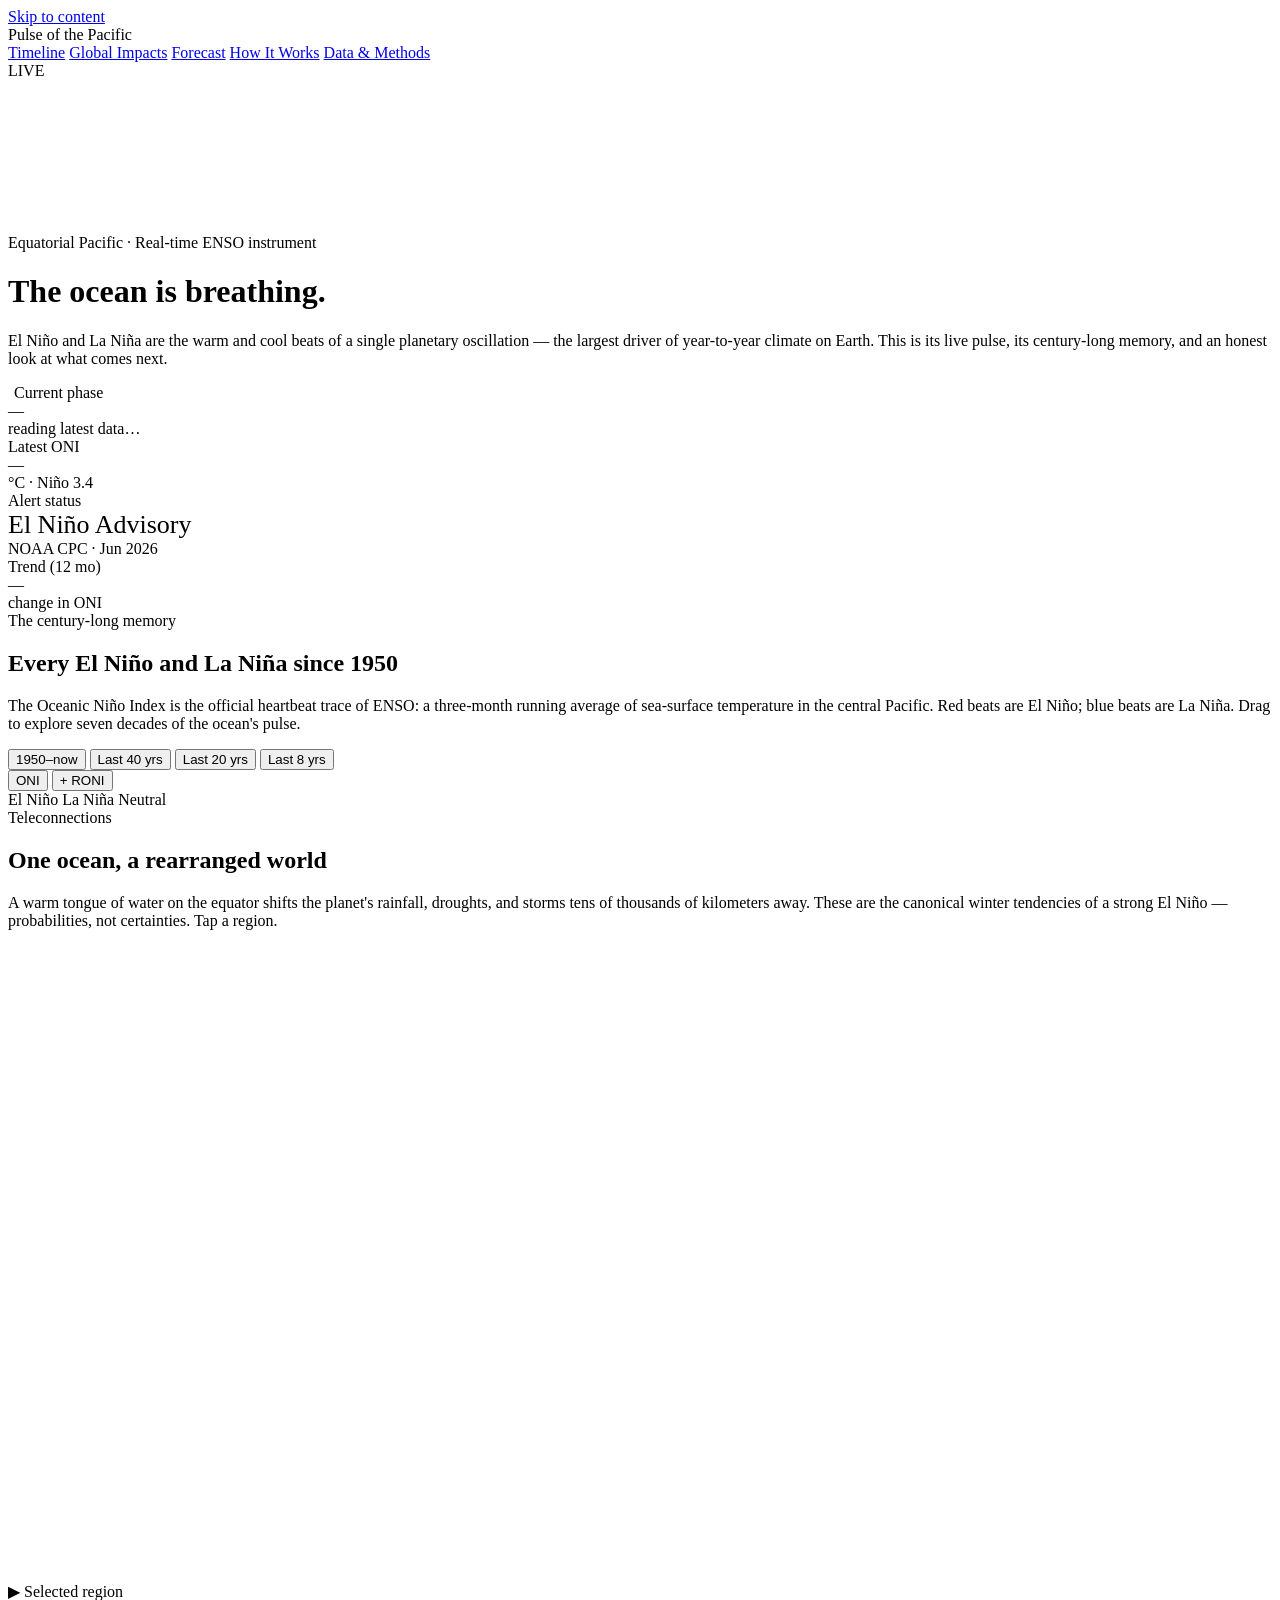
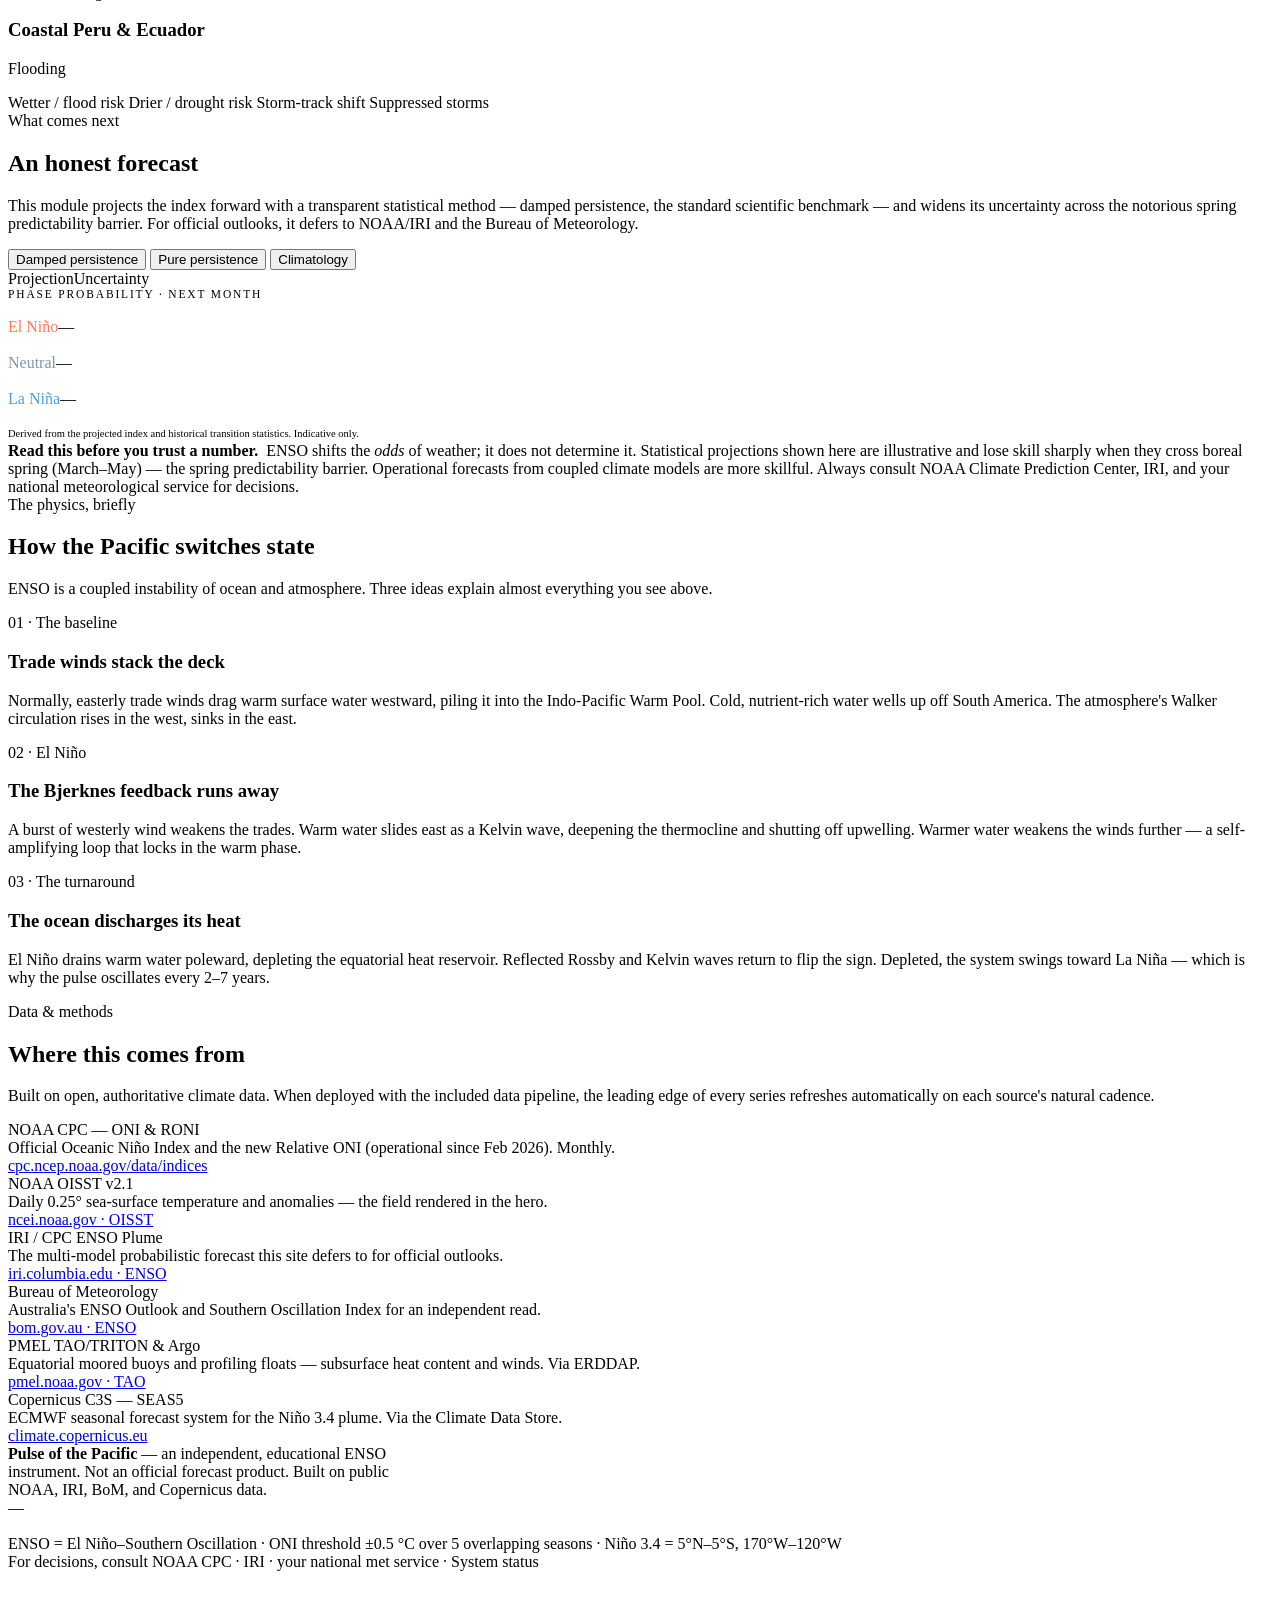
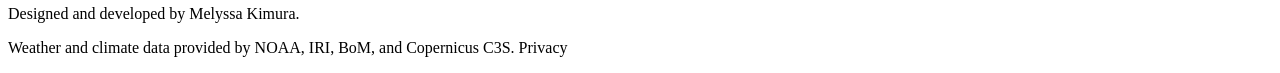
==== public/index.html @ 1b1b57a3 "Add files via upload" ====
<!DOCTYPE html>
<html lang="en">
<head>
<meta charset="utf-8"/>
<meta name="viewport" content="width=device-width, initial-scale=1, viewport-fit=cover"/>
<title>The Pulse of the Pacific — A Living El Niño / ENSO Tracker</title>
<meta name="description" content="A live, self-updating instrument for tracking El Niño and La Niña: the breathing ocean, the full ONI record since 1950, global impacts, and an honest statistical forecast built on NOAA data."/>
<meta name="theme-color" content="#05080f"/>
<link rel="canonical" href="https://elninotracker.org/"/>
<meta property="og:title" content="The Pulse of the Pacific — Living El Niño Tracker"/>
<meta property="og:description" content="Live ENSO status, 75 years of ocean memory, global impacts, and an honest forecast — auto-updated from NOAA."/>
<meta property="og:type" content="website"/>
<meta property="og:url" content="https://elninotracker.org/"/>
<!-- og:image intentionally omitted — no social-preview asset exists yet in public/. Add one
     (e.g. public/social-preview.jpg, ~1200x630) and an og:image tag pointing to it before relying
     on link-preview cards for sharing. -->
<link rel="icon" href="data:image/svg+xml,%3Csvg xmlns='http://www.w3.org/2000/svg' viewBox='0 0 32 32'%3E%3Ccircle cx='16' cy='16' r='13' fill='%2305080f'/%3E%3Ccircle cx='16' cy='16' r='6' fill='%233dd6c4'/%3E%3C/svg%3E"/>
<!-- Content-Security-Policy (meta fallback). This site is live on GitHub Pages, which does not
     read the public/_headers file at all (that format only applies on Cloudflare/Netlify) — so
     THIS meta tag is the only CSP actually enforced in production right now. _headers is kept
     in sync for portability if hosting ever changes, but is not authoritative here.
     script-src has exactly one external allowance (Google's gtag.js loader) — there are still
     no inline scripts; the GA4 init call lives in assets/analytics.js. -->
<meta http-equiv="Content-Security-Policy" content="default-src 'self'; script-src 'self' https://www.googletagmanager.com; style-src 'self' 'unsafe-inline' https://fonts.googleapis.com; font-src https://fonts.gstatic.com; img-src 'self' data: https://www.google-analytics.com; connect-src 'self' https://www.google-analytics.com https://*.google-analytics.com https://*.analytics.google.com; base-uri 'none'; form-action 'none'; object-src 'none'"/>
<link rel="preconnect" href="https://fonts.googleapis.com">
<link rel="preconnect" href="https://fonts.gstatic.com" crossorigin>
<link href="https://fonts.googleapis.com/css2?family=Space+Grotesk:wght@400;500;600;700&family=Inter:wght@400;500;600&family=JetBrains+Mono:wght@400;500;600&display=swap" rel="stylesheet">
<link rel="stylesheet" href="assets/style.css">
<script defer src="vendor/echarts.min.js"></script>
<script defer src="assets/app.js"></script>
<!-- Google tag (gtag.js) — loader only; the init call is external (assets/analytics.js) to
     keep the site's zero-inline-script policy intact. -->
<script async src="https://www.googletagmanager.com/gtag/js?id=G-3PBQEZBPZ9"></script>
<script defer src="assets/analytics.js"></script>
<script type="application/ld+json">
{
  "@context": "https://schema.org",
  "@type": "WebSite",
  "name": "Pulse of the Pacific",
  "alternateName": "El Niño Tracker",
  "url": "https://elninotracker.org/",
  "description": "An independent educational ENSO tracker exploring current El Niño and La Niña conditions, historical patterns, global impacts, forecasts, and open climate data.",
  "creator": {
    "@type": "Person",
    "@id": "https://elninotracker.org/creator/melyssa-kimura/#person",
    "name": "Melyssa Kimura",
    "url": "https://elninotracker.org/creator/melyssa-kimura/"
  }
}
</script>
<body>
<noscript><div style="padding:24px;font-family:system-ui;background:#0c1a2e;color:#e8edf4;border-bottom:1px solid #162a44">
This tracker needs JavaScript to draw its live charts. The underlying data is public:
<a href="https://www.cpc.ncep.noaa.gov/data/indices/" style="color:#3dd6c4">NOAA CPC ENSO indices</a>.
</div></noscript>
<a class="skip" href="#timeline">Skip to content</a>

<!-- ============ TOP BAR ============ -->
<div class="topbar">
  <div class="wrap">
    <div class="brand"><span class="dot"></span>Pulse of the Pacific</div>
    <nav class="topnav">
      <a href="#timeline">Timeline</a>
      <a href="#impacts">Global Impacts</a>
      <a href="#forecast">Forecast</a>
      <a href="#mechanism">How It Works</a>
      <a href="#data">Data &amp; Methods</a>
    </nav>
    <div class="livechip"><span class="led"></span><span id="liveClock">LIVE</span></div>
  </div>
</div>

<!-- ============ HERO ============ -->
<header class="hero">
  <canvas id="oceanCanvas"></canvas>
  <div class="hero-veil"></div>
  <div class="wrap">
    <div class="eyebrow">Equatorial Pacific · Real-time ENSO instrument</div>
    <h1>The ocean is <span class="em" id="heroPhase">breathing</span>.</h1>
    <p class="sub">El Niño and La Niña are the warm and cool beats of a single planetary oscillation — the largest driver of year-to-year climate on Earth. This is its live pulse, its century-long memory, and an honest look at what comes next.</p>

    <div class="statusgrid" id="statusGrid" role="group" aria-label="Current ENSO status">
      <div class="statuscell">
        <div class="k"><span class="led" style="width:6px;height:6px;border-radius:50%;background:var(--live);display:inline-block"></span>Current phase</div>
        <div class="v"><span class="phase-pill" id="phasePill"><span class="orb"></span><span id="phaseTxt">—</span></span></div>
        <div class="vsub" id="phaseSub">reading latest data…</div>
      </div>
      <div class="statuscell">
        <div class="k" id="pulseLabel">Latest ONI</div>
        <div class="v" id="oniVal">—</div>
        <div class="vsub" id="oniSeason">°C · Niño 3.4</div>
      </div>
      <div class="statuscell">
        <div class="k">Alert status</div>
        <div class="v" style="font-size:clamp(18px,2.3vw,26px)" id="alertVal">El Niño Advisory</div>
        <div class="vsub" id="alertSub">NOAA CPC · Jun 2026</div>
      </div>
      <div class="statuscell">
        <div class="k">Trend (12 mo)</div>
        <div class="v" id="trendVal">—</div>
        <div class="vsub" id="trendSub">change in ONI</div>
      </div>
    </div>
  </div>
</header>

<!-- ============ TIMELINE ============ -->
<section class="band" id="timeline">
  <div class="wrap">
    <div class="band-head fade">
      <div class="label">The century-long memory</div>
      <h2>Every El Niño and La Niña since 1950</h2>
      <p>The Oceanic Niño Index is the official heartbeat trace of ENSO: a three-month running average of sea-surface temperature in the central Pacific. Red beats are El Niño; blue beats are La Niña. Drag to explore seven decades of the ocean's pulse.</p>
    </div>
    <div class="card card-pad fade">
      <div class="controls">
        <div class="seg" id="rangeSeg" role="group" aria-label="Time range">
          <button data-range="all" aria-pressed="true">1950–now</button>
          <button data-range="40">Last 40 yrs</button>
          <button data-range="20">Last 20 yrs</button>
          <button data-range="8">Last 8 yrs</button>
        </div>
        <div class="seg" id="idxSeg" role="group" aria-label="Index">
          <button data-idx="oni" aria-pressed="true">ONI</button>
          <button data-idx="roni" aria-pressed="false">+ RONI</button>
        </div>
        <div class="spacer"></div>
        <div class="legend-inline">
          <span><i style="background:#e85d3d"></i>El Niño</span>
          <span><i style="background:#2b6fb3"></i>La Niña</span>
          <span><i style="background:#3a5572"></i>Neutral</span>
        </div>
      </div>
      <div id="oniChart" role="img" aria-label="Bar chart of the Oceanic Niño Index from 1950 to present. Red bars are El Niño events, blue bars are La Niña."></div>
      <div id="roniNote" style="display:none; margin-top:12px; font-family:var(--mono); font-size:11px; color:#8a7a5a; border-left:2px solid rgba(255,179,71,.4); padding-left:10px; line-height:1.5"></div>
    </div>
  </div>
</section>

<div class="divider"></div>

<!-- ============ IMPACTS ============ -->
<section class="band" id="impacts">
  <div class="wrap">
    <div class="band-head fade">
      <div class="label">Teleconnections</div>
      <h2>One ocean, a rearranged world</h2>
      <p>A warm tongue of water on the equator shifts the planet's rainfall, droughts, and storms tens of thousands of kilometers away. These are the canonical winter tendencies of a strong El Niño — probabilities, not certainties. Tap a region.</p>
    </div>
    <div class="maplayout fade">
      <div class="mapbox">
        <svg id="impactSvg" viewBox="0 0 1000 500" preserveAspectRatio="xMidYMid meet" role="img" aria-label="World map of El Niño impacts"></svg>
      </div>
      <div class="impact-detail">
        <div class="pick">▶ Selected region</div>
        <div class="impact-card" id="impactCard">
          <h3 id="icName">Coastal Peru &amp; Ecuador</h3>
          <span class="eff" id="icEff">Flooding</span>
          <p id="icTxt"></p>
        </div>
        <div class="legend-row">
          <span><b style="background:#3aa0ff"></b>Wetter / flood risk</span>
          <span><b style="background:#e8843d"></b>Drier / drought risk</span>
          <span><b style="background:#9b7fd4"></b>Storm-track shift</span>
          <span><b style="background:#5fc9b0"></b>Suppressed storms</span>
        </div>
      </div>
    </div>
  </div>
</section>

<div class="divider"></div>

<!-- ============ FORECAST ============ -->
<section class="band" id="forecast">
  <div class="wrap">
    <div class="band-head fade">
      <div class="label">What comes next</div>
      <h2>An honest forecast</h2>
      <p>This module projects the index forward with a transparent statistical method — damped persistence, the standard scientific benchmark — and widens its uncertainty across the notorious spring predictability barrier. For official outlooks, it defers to NOAA/IRI and the Bureau of Meteorology.</p>
    </div>
    <div class="fc-layout fade">
      <div class="card card-pad">
        <div class="controls">
          <div class="seg" id="fcSeg" role="group" aria-label="Forecast model">
            <button data-fc="damped" aria-pressed="true">Damped persistence</button>
            <button data-fc="persist" aria-pressed="false">Pure persistence</button>
            <button data-fc="climo" aria-pressed="false">Climatology</button>
          </div>
          <div class="spacer"></div>
          <div class="legend-inline"><span><i style="background:#3dd6c4"></i>Projection</span><span><i style="background:rgba(61,214,196,.22)"></i>Uncertainty</span></div>
        </div>
        <div id="fcChart" role="img" aria-label="Line chart of recent observed ONI values with a statistical projection and uncertainty band extending nine months ahead."></div>
      </div>
      <div class="prob-wrap">
        <div class="card card-pad" style="display:flex;flex-direction:column;gap:18px">
          <div style="font-family:var(--mono);font-size:11.5px;letter-spacing:.16em;text-transform:uppercase;color:var(--tide)">Phase probability · next month</div>
          <div class="prob">
            <div class="top"><span style="color:#ff7a5c">El Niño</span><span id="pEl">—</span></div>
            <div class="bar"><div class="fill" id="fEl" style="background:linear-gradient(90deg,#e85d3d,#ffb347);width:0"></div></div>
          </div>
          <div class="prob">
            <div class="top"><span style="color:#7d96b3">Neutral</span><span id="pNe">—</span></div>
            <div class="bar"><div class="fill" id="fNe" style="background:linear-gradient(90deg,#3a5572,#5b7a9a);width:0"></div></div>
          </div>
          <div class="prob">
            <div class="top"><span style="color:#4d9fe0">La Niña</span><span id="pLa">—</span></div>
            <div class="bar"><div class="fill" id="fLa" style="background:linear-gradient(90deg,#1d4e85,#2b6fb3);width:0"></div></div>
          </div>
          <div style="font-family:var(--mono);font-size:10.5px;color:var(--tide);line-height:1.5">Derived from the projected index and historical transition statistics. Indicative only.</div>
        </div>
      </div>
    </div>
    <div class="disclaimer fade">
      <b>Read this before you trust a number.</b> &nbsp;ENSO shifts the <em>odds</em> of weather; it does not determine it. Statistical projections shown here are illustrative and lose skill sharply when they cross boreal spring (March–May) — the spring predictability barrier. Operational forecasts from coupled climate models are more skillful. Always consult NOAA Climate Prediction Center, IRI, and your national meteorological service for decisions.
    </div>
  </div>
</section>

<div class="divider"></div>

<!-- ============ MECHANISM ============ -->
<section class="band" id="mechanism">
  <div class="wrap">
    <div class="band-head fade">
      <div class="label">The physics, briefly</div>
      <h2>How the Pacific switches state</h2>
      <p>ENSO is a coupled instability of ocean and atmosphere. Three ideas explain almost everything you see above.</p>
    </div>
    <div class="mech-grid">
      <div class="mech fade">
        <div class="ph">01 · The baseline</div>
        <h3>Trade winds stack the deck</h3>
        <p>Normally, easterly trade winds drag warm surface water westward, piling it into the Indo-Pacific Warm Pool. Cold, nutrient-rich water wells up off South America. The atmosphere's Walker circulation rises in the west, sinks in the east.</p>
        <div class="ribbon" style="background:linear-gradient(90deg,#2b6fb3,#1d4e85)"></div>
      </div>
      <div class="mech fade">
        <div class="ph">02 · El Niño</div>
        <h3>The Bjerknes feedback runs away</h3>
        <p>A burst of westerly wind weakens the trades. Warm water slides east as a Kelvin wave, deepening the thermocline and shutting off upwelling. Warmer water weakens the winds further — a self-amplifying loop that locks in the warm phase.</p>
        <div class="ribbon" style="background:linear-gradient(90deg,#e85d3d,#ffb347)"></div>
      </div>
      <div class="mech fade">
        <div class="ph">03 · The turnaround</div>
        <h3>The ocean discharges its heat</h3>
        <p>El Niño drains warm water poleward, depleting the equatorial heat reservoir. Reflected Rossby and Kelvin waves return to flip the sign. Depleted, the system swings toward La Niña — which is why the pulse oscillates every 2–7 years.</p>
        <div class="ribbon" style="background:linear-gradient(90deg,#3dd6c4,#1f8478)"></div>
      </div>
    </div>
  </div>
</section>

<div class="divider"></div>

<!-- ============ DATA / METHODS ============ -->
<section class="band" id="data">
  <div class="wrap">
    <div class="band-head fade">
      <div class="label">Data &amp; methods</div>
      <h2>Where this comes from</h2>
      <p>Built on open, authoritative climate data. When deployed with the included data pipeline, the leading edge of every series refreshes automatically on each source's natural cadence.</p>
    </div>
    <div class="srcgrid fade">
      <div class="src"><div class="nm">NOAA CPC — ONI &amp; RONI</div><div class="ds">Official Oceanic Niño Index and the new Relative ONI (operational since Feb 2026). Monthly.</div><a class="lk" href="https://www.cpc.ncep.noaa.gov/data/indices/" target="_blank" rel="noopener">cpc.ncep.noaa.gov/data/indices</a></div>
      <div class="src"><div class="nm">NOAA OISST v2.1</div><div class="ds">Daily 0.25° sea-surface temperature and anomalies — the field rendered in the hero.</div><a class="lk" href="https://www.ncei.noaa.gov/products/optimum-interpolation-sst" target="_blank" rel="noopener">ncei.noaa.gov · OISST</a></div>
      <div class="src"><div class="nm">IRI / CPC ENSO Plume</div><div class="ds">The multi-model probabilistic forecast this site defers to for official outlooks.</div><a class="lk" href="https://iri.columbia.edu/our-expertise/climate/forecasts/enso/current/" target="_blank" rel="noopener">iri.columbia.edu · ENSO</a></div>
      <div class="src"><div class="nm">Bureau of Meteorology</div><div class="ds">Australia's ENSO Outlook and Southern Oscillation Index for an independent read.</div><a class="lk" href="http://www.bom.gov.au/climate/enso/" target="_blank" rel="noopener">bom.gov.au · ENSO</a></div>
      <div class="src"><div class="nm">PMEL TAO/TRITON &amp; Argo</div><div class="ds">Equatorial moored buoys and profiling floats — subsurface heat content and winds. Via ERDDAP.</div><a class="lk" href="https://www.pmel.noaa.gov/tao/" target="_blank" rel="noopener">pmel.noaa.gov · TAO</a></div>
      <div class="src"><div class="nm">Copernicus C3S — SEAS5</div><div class="ds">ECMWF seasonal forecast system for the Niño 3.4 plume. Via the Climate Data Store.</div><a class="lk" href="https://climate.copernicus.eu/seasonal-forecasts" target="_blank" rel="noopener">climate.copernicus.eu</a></div>
    </div>
  </div>
</section>

<footer>
  <div class="wrap">
    <div class="frow">
      <div style="max-width:48ch"><b>Pulse of the Pacific</b> — an independent, educational ENSO instrument. Not an official forecast product. Built on public NOAA, IRI, BoM, and Copernicus data.</div>
      <div class="tag" id="buildStamp">—</div>
    </div>
    <div class="frow" style="border-top:1px solid var(--line-soft);padding-top:18px">
      <div class="tag">ENSO = El Niño–Southern Oscillation · ONI threshold ±0.5 °C over 5 overlapping seasons · Niño 3.4 = 5°N–5°S, 170°W–120°W</div>
      <div class="tag">For decisions, consult NOAA CPC · IRI · your national met service · <a href="admin.html" style="color:var(--live);text-decoration:none">System status</a></div>
    </div>
    <div class="frow" style="border-top:1px solid var(--line-soft);padding-top:18px">
      <p class="tag creator-credit">Designed and developed by <a href="/creator/melyssa-kimura/" style="color:var(--live);text-decoration:none">Melyssa Kimura</a>.</p>
      <p class="tag">Weather and climate data provided by NOAA, IRI, BoM, and Copernicus C3S. <a href="/privacy/" style="color:var(--live);text-decoration:none">Privacy</a></p>
    </div>
  </div>
</footer>

<div class="tip" id="tooltip"></div>

</body>
</html>
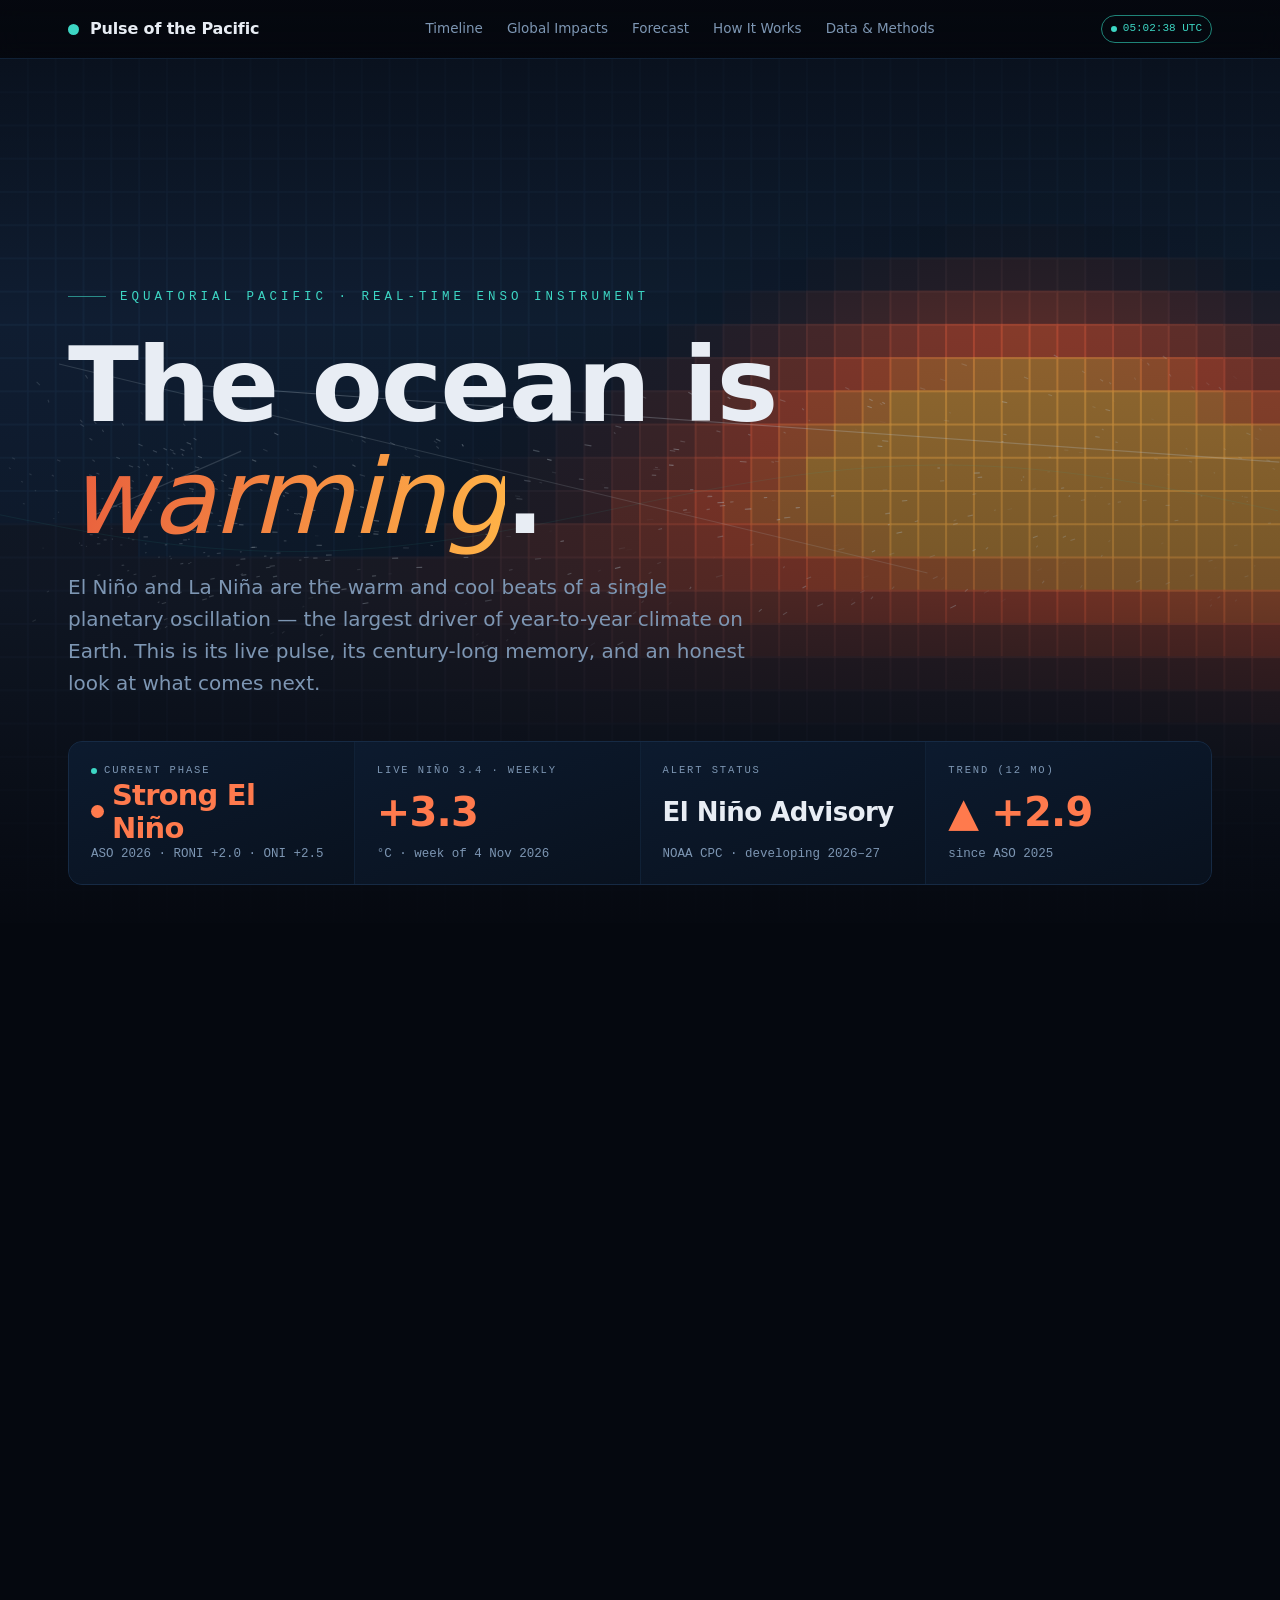
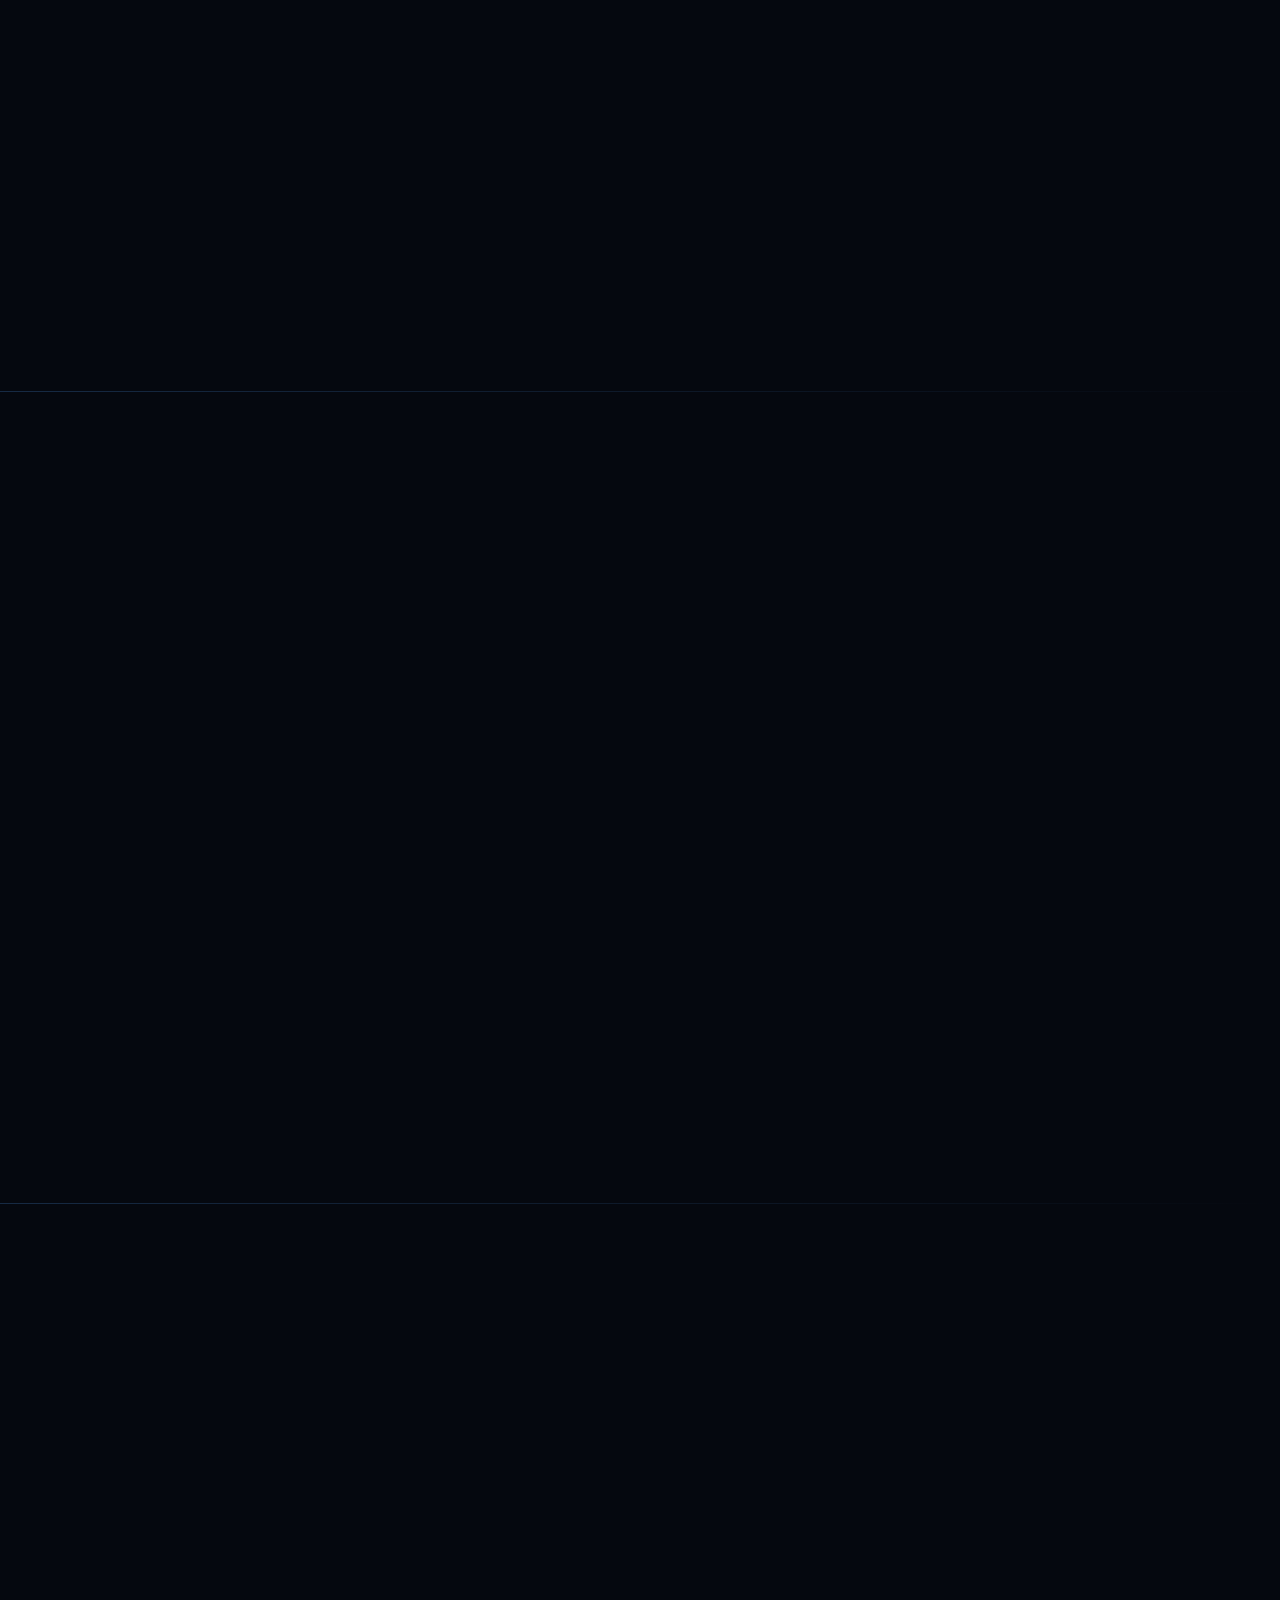
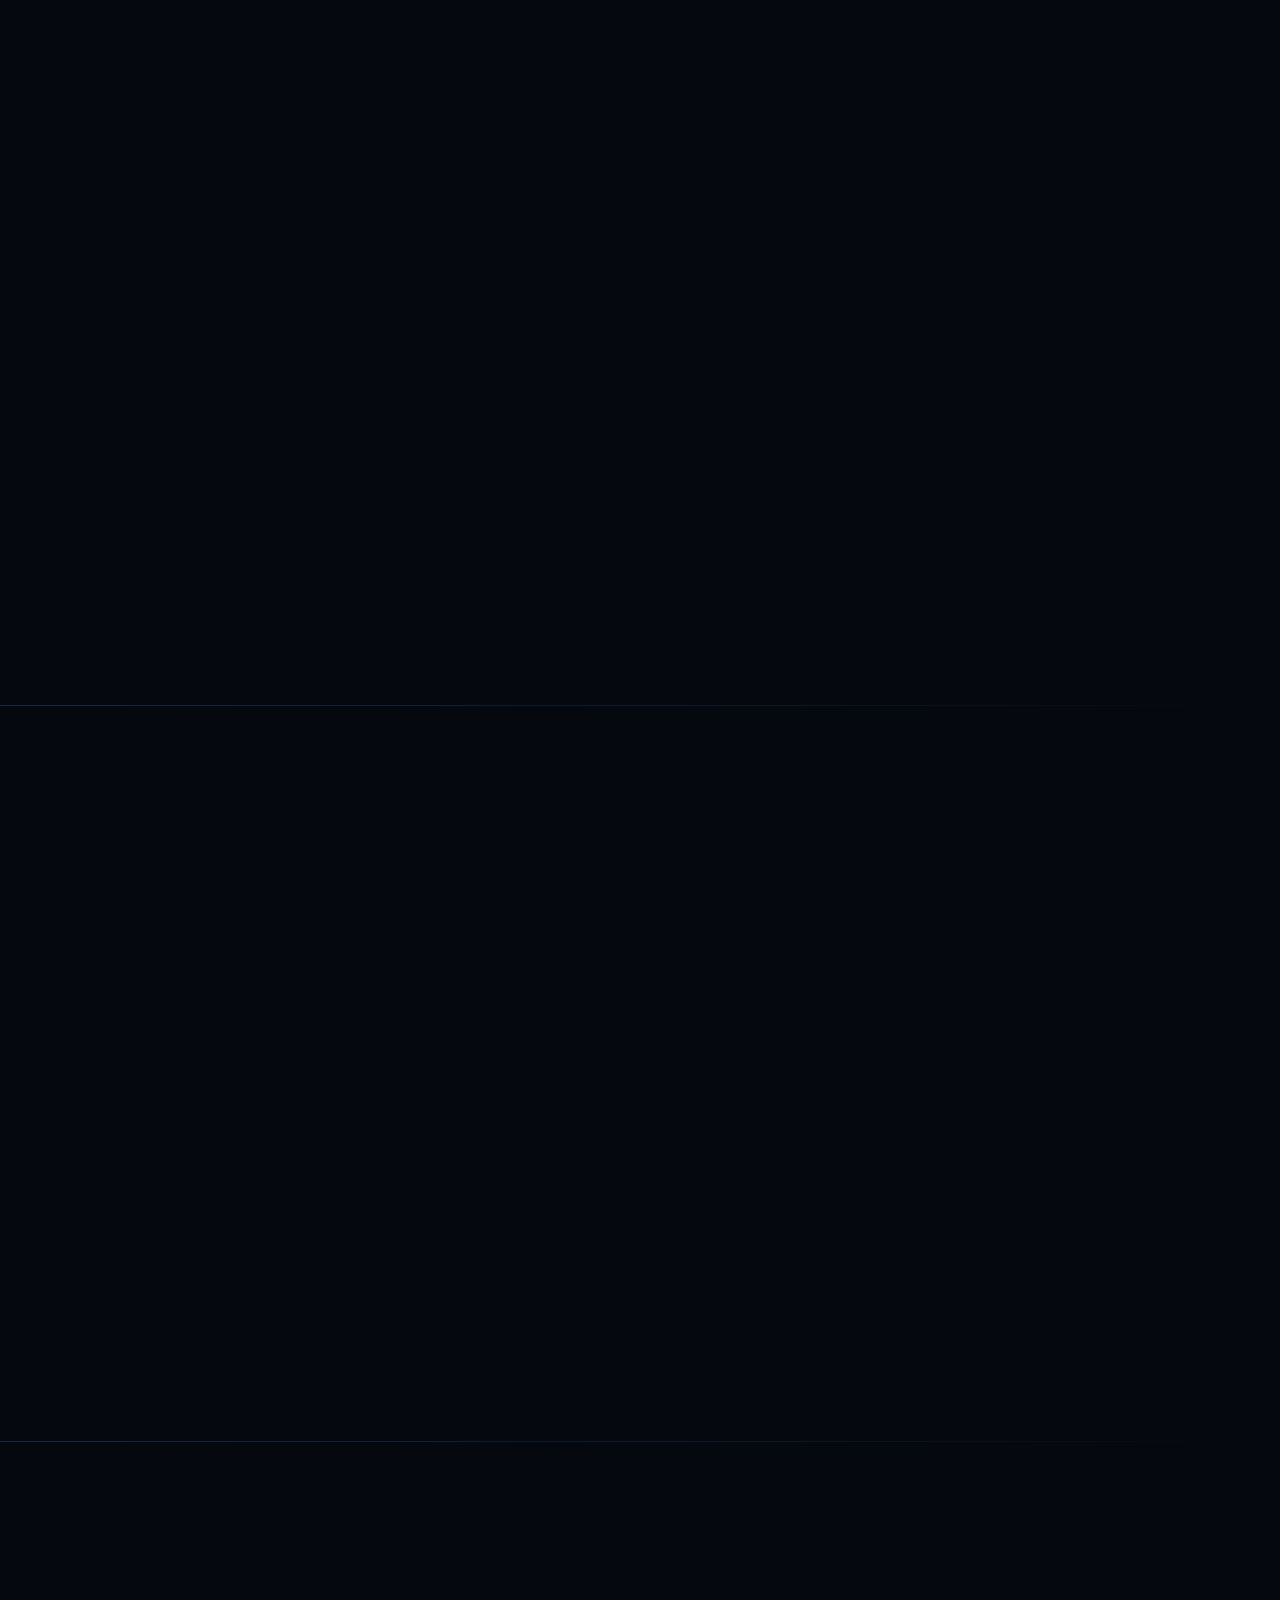
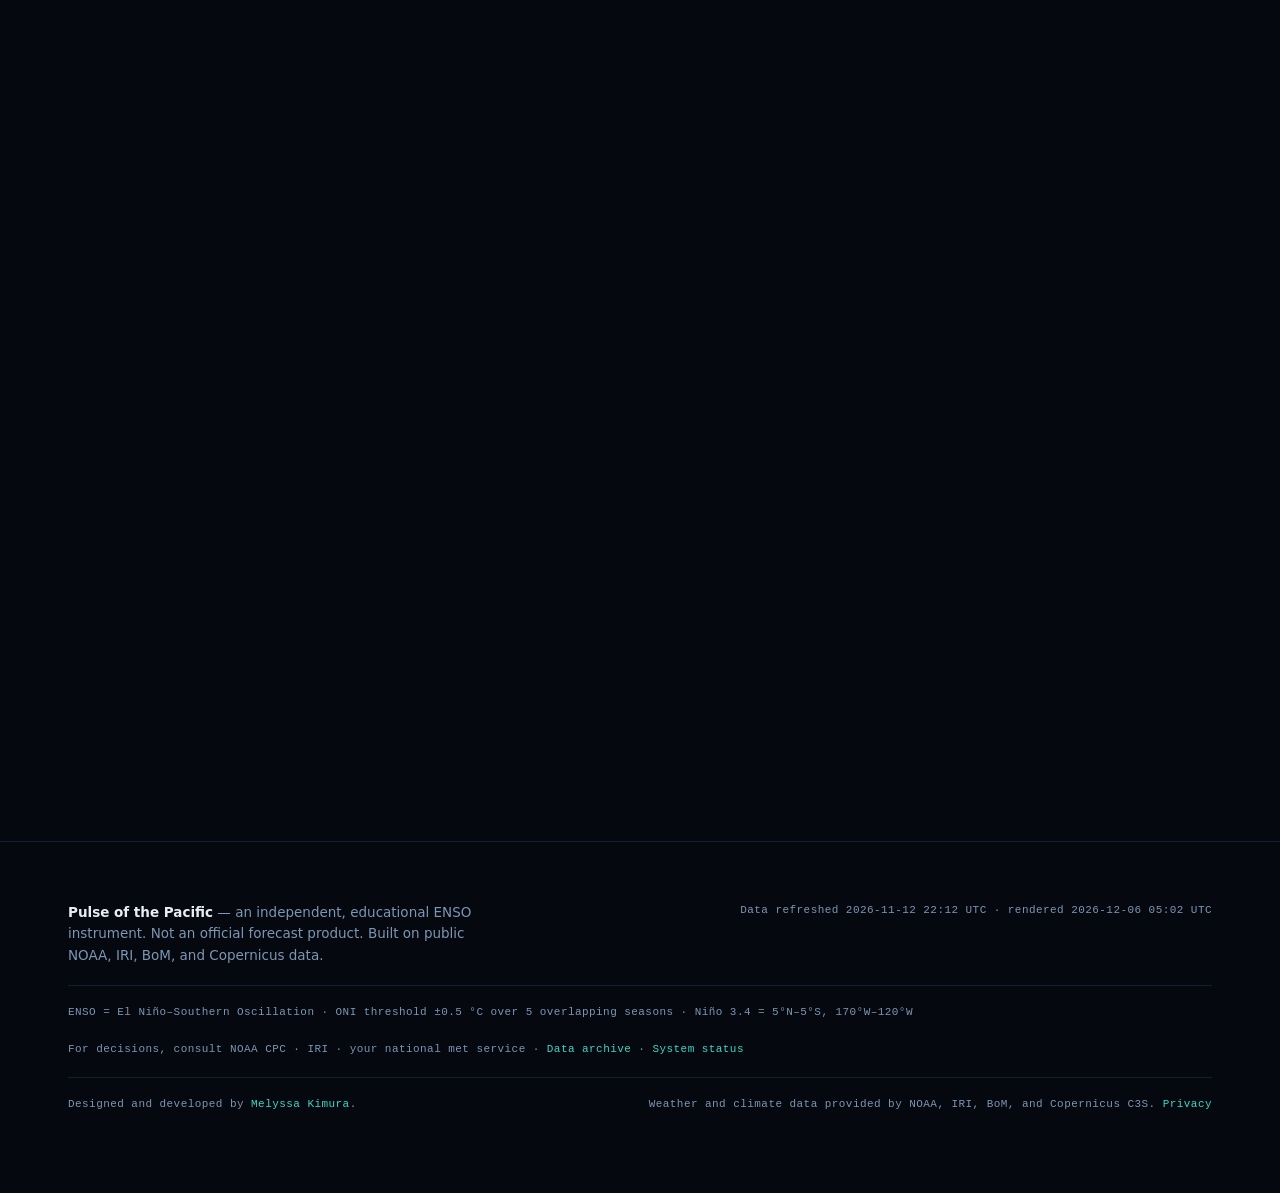
==== commit ca5c6fad: "Data archive, corrected ENSO episode rule, SOI fix, tests (handoff 2026-11) Applies the client's han" ====
--- a/public/index.html
+++ b/public/index.html
@@ -48,6 +48,7 @@
   }
 }
 </script>
+</head>
 <body>
 <noscript><div style="padding:24px;font-family:system-ui;background:#0c1a2e;color:#e8edf4;border-bottom:1px solid #162a44">
 This tracker needs JavaScript to draw its live charts. The underlying data is public:
@@ -110,7 +111,7 @@
     <div class="band-head fade">
       <div class="label">The century-long memory</div>
       <h2>Every El Niño and La Niña since 1950</h2>
-      <p>The Oceanic Niño Index is the official heartbeat trace of ENSO: a three-month running average of sea-surface temperature in the central Pacific. Red beats are El Niño; blue beats are La Niña. Drag to explore seven decades of the ocean's pulse.</p>
+      <p>The Oceanic Niño Index is NOAA's long-running heartbeat trace of ENSO: a three-month running average of how far sea-surface temperature in the central Pacific sits from normal. Red beats are El Niño; blue beats are La Niña. The <b>+ RONI</b> button adds the Relative ONI, NOAA's official index since February 2026. Drag to explore seven decades of the ocean's pulse.</p>
     </div>
     <div class="card card-pad fade">
       <div class="controls">
@@ -261,6 +262,7 @@
       <p>Built on open, authoritative climate data. When deployed with the included data pipeline, the leading edge of every series refreshes automatically on each source's natural cadence.</p>
     </div>
     <div class="srcgrid fade">
+      <div class="src src-wide"><div class="src-text"><div class="nm">Download this data</div><div class="ds">Every series on this page as analysis-ready CSV, with a record of how NOAA later revised recent values. Regenerated with each data refresh.</div></div><a class="lk" href="archive/">Open the data archive →</a></div>
       <div class="src"><div class="nm">NOAA CPC — ONI &amp; RONI</div><div class="ds">Official Oceanic Niño Index and the new Relative ONI (operational since Feb 2026). Monthly.</div><a class="lk" href="https://www.cpc.ncep.noaa.gov/data/indices/" target="_blank" rel="noopener">cpc.ncep.noaa.gov/data/indices</a></div>
       <div class="src"><div class="nm">NOAA OISST v2.1</div><div class="ds">Daily 0.25° sea-surface temperature and anomalies — the field rendered in the hero.</div><a class="lk" href="https://www.ncei.noaa.gov/products/optimum-interpolation-sst" target="_blank" rel="noopener">ncei.noaa.gov · OISST</a></div>
       <div class="src"><div class="nm">IRI / CPC ENSO Plume</div><div class="ds">The multi-model probabilistic forecast this site defers to for official outlooks.</div><a class="lk" href="https://iri.columbia.edu/our-expertise/climate/forecasts/enso/current/" target="_blank" rel="noopener">iri.columbia.edu · ENSO</a></div>
@@ -279,7 +281,7 @@
     </div>
     <div class="frow" style="border-top:1px solid var(--line-soft);padding-top:18px">
       <div class="tag">ENSO = El Niño–Southern Oscillation · ONI threshold ±0.5 °C over 5 overlapping seasons · Niño 3.4 = 5°N–5°S, 170°W–120°W</div>
-      <div class="tag">For decisions, consult NOAA CPC · IRI · your national met service · <a href="admin.html" style="color:var(--live);text-decoration:none">System status</a></div>
+      <div class="tag">For decisions, consult NOAA CPC · IRI · your national met service · <a href="archive/" style="color:var(--live);text-decoration:none">Data archive</a> · <a href="admin.html" style="color:var(--live);text-decoration:none">System status</a></div>
     </div>
     <div class="frow" style="border-top:1px solid var(--line-soft);padding-top:18px">
       <p class="tag creator-credit">Designed and developed by <a href="/creator/melyssa-kimura/" style="color:var(--live);text-decoration:none">Melyssa Kimura</a>.</p>
--- a/public/assets/style.css
+++ b/public/assets/style.css
@@ -0,0 +1,256 @@
+:root{
+  --abyss:#05080f; --deep:#0a1424; --panel:#0c1a2e; --panel2:#0f2138;
+  --foam:#e8edf4; --tide:#7d96b3; --tide-dim:#4f678a;
+  --line:#162a44; --line-soft:#102136;
+  --cool:#2b6fb3; --cool-deep:#1d4e85; --neutral:#16263b; --warm:#e85d3d; --warm-hot:#ffb347;
+  --live:#3dd6c4; --live-dim:#1f8478;
+  --shadow:0 30px 80px -30px rgba(0,0,0,.8);
+  --r:14px; --r-sm:9px;
+  --maxw:1200px;
+  --serif:'Space Grotesk',system-ui,sans-serif;
+  --body:'Inter',system-ui,sans-serif;
+  --mono:'JetBrains Mono',ui-monospace,monospace;
+}
+*{box-sizing:border-box;margin:0;padding:0}
+html{scroll-behavior:smooth;-webkit-text-size-adjust:100%;scroll-padding-top:78px}
+body{
+  background:var(--abyss); color:var(--foam); font-family:var(--body);
+  line-height:1.6; font-size:16px; overflow-x:hidden; max-width:100vw;
+  -webkit-font-smoothing:antialiased; text-rendering:optimizeLegibility;
+}
+body::before{ /* faint star/plankton field */
+  content:""; position:fixed; inset:0; z-index:0; pointer-events:none; opacity:.5;
+  background:
+    radial-gradient(1px 1px at 20% 30%, rgba(61,214,196,.4), transparent),
+    radial-gradient(1px 1px at 70% 60%, rgba(232,237,244,.25), transparent),
+    radial-gradient(1px 1px at 40% 80%, rgba(43,111,179,.35), transparent),
+    radial-gradient(1px 1px at 88% 22%, rgba(232,237,244,.2), transparent),
+    radial-gradient(1px 1px at 12% 68%, rgba(61,214,196,.25), transparent);
+  background-size:cover;
+}
+.wrap{max-width:var(--maxw); margin:0 auto; padding:0 28px; position:relative; z-index:1}
+section{position:relative; z-index:1}
+a{color:inherit}
+h1,h2,h3{font-family:var(--serif); font-weight:600; line-height:1.08; letter-spacing:-.02em}
+.mono{font-family:var(--mono)}
+
+/* ---------- Top status bar ---------- */
+.topbar{
+  position:sticky; top:0; z-index:50; backdrop-filter:blur(14px);
+  background:linear-gradient(180deg,rgba(5,8,15,.92),rgba(5,8,15,.7));
+  border-bottom:1px solid var(--line-soft);
+}
+.topbar .wrap{display:flex; align-items:center; justify-content:space-between; height:58px; gap:18px}
+.brand{display:flex; align-items:center; gap:11px; font-family:var(--serif); font-weight:600; letter-spacing:-.01em}
+.brand .dot{width:11px; height:11px; border-radius:50%; background:var(--live); box-shadow:0 0 0 0 rgba(61,214,196,.6); animation:pulse 2.6s infinite}
+@keyframes pulse{0%{box-shadow:0 0 0 0 rgba(61,214,196,.5)}70%{box-shadow:0 0 0 9px rgba(61,214,196,0)}100%{box-shadow:0 0 0 0 rgba(61,214,196,0)}}
+.topnav{display:flex; gap:24px; font-size:13.5px; color:var(--tide)}
+.topnav a{text-decoration:none; transition:color .2s; white-space:nowrap}
+.topnav a:hover{color:var(--foam)}
+.livechip{font-family:var(--mono); font-size:11px; color:var(--live); border:1px solid var(--live-dim); padding:4px 9px; border-radius:20px; display:flex; align-items:center; gap:6px; white-space:nowrap}
+.livechip .led{width:6px;height:6px;border-radius:50%;background:var(--live);animation:blink 1.8s infinite}
+@keyframes blink{0%,100%{opacity:1}50%{opacity:.3}}
+@media(max-width:780px){.topnav{display:none}}
+
+/* ---------- Hero ---------- */
+.hero{position:relative; min-height:96vh; min-height:96svh; display:flex; flex-direction:column; justify-content:flex-end; overflow:hidden; padding-bottom:38px}
+#oceanCanvas{position:absolute; inset:0; width:100%; height:100%; z-index:0; display:block}
+.hero-veil{position:absolute; inset:0; z-index:1; pointer-events:none;
+  background:linear-gradient(180deg, rgba(5,8,15,.62) 0%, rgba(5,8,15,.12) 30%, rgba(5,8,15,.30) 62%, rgba(5,8,15,.96) 100%);}
+.hero .wrap{position:relative; z-index:2; width:100%}
+.eyebrow{font-family:var(--mono); font-size:12.5px; letter-spacing:.32em; text-transform:uppercase; color:var(--live); margin-bottom:22px; display:flex; align-items:center; gap:14px}
+.eyebrow::before{content:""; width:38px; height:1px; background:var(--live); opacity:.6}
+.hero h1{font-size:clamp(42px,8.2vw,104px); font-weight:700; max-width:14ch; margin-bottom:10px}
+.hero h1 .em{font-style:italic; font-weight:500; color:transparent; background:linear-gradient(100deg,var(--warm),var(--warm-hot)); -webkit-background-clip:text; background-clip:text}
+.hero .sub{font-size:clamp(16px,2vw,20px); color:var(--tide); max-width:54ch; margin-top:18px}
+
+/* live status instrument */
+.statusgrid{display:grid; grid-template-columns:repeat(4,1fr); gap:1px; margin-top:42px; background:var(--line-soft); border:1px solid var(--line); border-radius:var(--r); overflow:hidden}
+.statuscell{background:linear-gradient(160deg,rgba(12,26,46,.92),rgba(8,16,28,.92)); padding:20px 22px; min-height:118px; display:flex; flex-direction:column; justify-content:space-between; position:relative}
+.statuscell .k{font-family:var(--mono); font-size:10.5px; letter-spacing:.18em; text-transform:uppercase; color:var(--tide); display:flex; align-items:center; gap:7px}
+.statuscell .v{font-family:var(--serif); font-size:clamp(26px,3.4vw,40px); font-weight:600; letter-spacing:-.02em; line-height:1}
+.statuscell .vsub{font-size:12.5px; color:var(--tide); font-family:var(--mono)}
+.phase-pill{display:inline-flex; align-items:center; gap:8px; font-family:var(--serif); font-weight:600}
+.phase-pill .orb{width:13px;height:13px;border-radius:50%;flex:none}
+/* Two-word phases ("Strong El Niño") are sized to stay on one line in a quarter-width cell. */
+.statuscell .v .phase-pill{font-size:clamp(19px,2.45vw,29px); line-height:1.12}
+@media(max-width:880px){.statusgrid{grid-template-columns:repeat(2,1fr)}}
+@media(max-width:480px){.statusgrid{grid-template-columns:1fr 1fr}.statuscell{padding:16px 16px;min-height:104px}}
+
+/* ---------- generic section ---------- */
+.band{padding:96px 0}
+.band-head{margin-bottom:44px; max-width:720px}
+.band-head .label{font-family:var(--mono); font-size:12px; letter-spacing:.28em; text-transform:uppercase; color:var(--live); margin-bottom:18px}
+.band-head h2{font-size:clamp(28px,4.2vw,46px); margin-bottom:16px}
+.band-head p{color:var(--tide); font-size:17px}
+.divider{height:1px; background:linear-gradient(90deg,var(--line),transparent); margin:0}
+
+/* chart card */
+.card{background:linear-gradient(165deg,var(--panel),rgba(8,16,28,.6)); border:1px solid var(--line); border-radius:var(--r); box-shadow:var(--shadow)}
+.card-pad{padding:24px}
+.controls{display:flex; flex-wrap:wrap; gap:8px; align-items:center; margin-bottom:18px}
+.seg{display:inline-flex; background:var(--deep); border:1px solid var(--line); border-radius:var(--r-sm); padding:3px; gap:2px; max-width:100%; overflow-x:auto; -webkit-overflow-scrolling:touch; scrollbar-width:none}
+.seg::-webkit-scrollbar{display:none}
+.seg button{white-space:nowrap}
+@media(max-width:560px){
+  .controls{gap:10px}
+  .seg{width:100%; justify-content:flex-start}
+  .controls .legend-inline{width:100%}
+}
+.seg button{font-family:var(--mono); font-size:12px; letter-spacing:.04em; color:var(--tide); background:transparent; border:0; padding:7px 13px; border-radius:6px; cursor:pointer; transition:all .18s}
+.seg button:hover{color:var(--foam)}
+.seg button[aria-pressed="true"]{background:linear-gradient(160deg,var(--cool-deep),var(--cool)); color:#fff}
+.spacer{flex:1}
+.legend-inline{display:flex; gap:16px; flex-wrap:wrap; font-family:var(--mono); font-size:11.5px; color:var(--tide)}
+.legend-inline span{display:flex; align-items:center; gap:6px}
+.legend-inline i{width:11px; height:11px; border-radius:3px; display:inline-block}
+#oniChart{width:100%; height:440px}
+@media(max-width:600px){#oniChart{height:360px}}
+
+/* impacts map */
+.maplayout{display:grid; grid-template-columns:1.55fr 1fr; gap:24px; align-items:stretch}
+.maplayout > *{min-width:0}
+@media(max-width:900px){.maplayout{grid-template-columns:1fr}}
+.mapbox{position:relative; background:linear-gradient(165deg,#081427,#050c17); border:1px solid var(--line); border-radius:var(--r); overflow:hidden; aspect-ratio:2/1; width:100%; max-width:100%; min-height:0}
+#impactSvg{display:block; width:100%; height:100%; max-width:100%}
+.impact-detail{display:flex; flex-direction:column; gap:14px; min-width:0}
+.impact-detail .pick{font-family:var(--mono); font-size:11.5px; color:var(--tide); letter-spacing:.04em}
+.impact-card{background:var(--panel); border:1px solid var(--line); border-radius:var(--r); padding:22px; flex:1; display:flex; flex-direction:column; gap:12px; transition:border-color .25s}
+.impact-card h3{font-size:23px}
+.impact-card .eff{display:inline-flex; align-items:center; gap:8px; font-family:var(--mono); font-size:11px; text-transform:uppercase; letter-spacing:.12em; padding:5px 11px; border-radius:20px; width:fit-content}
+.impact-card p{color:var(--tide); font-size:14.5px}
+.legend-row{display:flex; gap:18px; flex-wrap:wrap; margin-top:8px; font-family:var(--mono); font-size:11px; color:var(--tide)}
+.legend-row span{display:flex;align-items:center;gap:7px}
+.legend-row b{width:10px;height:10px;border-radius:50%;display:inline-block}
+
+/* forecast */
+.fc-layout{display:grid; grid-template-columns:1.4fr 1fr; gap:24px}
+.fc-layout > *{min-width:0}
+@media(max-width:900px){.fc-layout{grid-template-columns:1fr}}
+#fcChart{width:100%; height:400px}
+.prob-wrap{display:flex; flex-direction:column; gap:16px}
+.prob{display:flex; flex-direction:column; gap:7px}
+.prob .top{display:flex; justify-content:space-between; align-items:baseline; font-family:var(--mono); font-size:12.5px}
+.prob .bar{height:11px; border-radius:6px; background:var(--deep); overflow:hidden; border:1px solid var(--line)}
+.prob .fill{height:100%; border-radius:6px; transition:width 1s cubic-bezier(.2,.8,.2,1)}
+.disclaimer{margin-top:22px; padding:18px 20px; border-left:2px solid var(--warm-hot); background:rgba(255,179,71,.05); border-radius:0 var(--r-sm) var(--r-sm) 0; font-size:13.5px; color:#d9c9a8}
+.disclaimer b{color:var(--warm-hot); font-family:var(--serif)}
+
+/* mechanism */
+.mech-grid{display:grid; grid-template-columns:repeat(3,1fr); gap:20px}
+@media(max-width:820px){.mech-grid{grid-template-columns:1fr}}
+.mech{background:linear-gradient(165deg,var(--panel),rgba(8,16,28,.5)); border:1px solid var(--line); border-radius:var(--r); padding:26px; position:relative; overflow:hidden}
+.mech .ph{font-family:var(--mono); font-size:11px; letter-spacing:.18em; text-transform:uppercase; color:var(--live); margin-bottom:16px}
+.mech h3{font-size:20px; margin-bottom:10px}
+.mech p{color:var(--tide); font-size:14px}
+.mech .ribbon{height:3px; margin:18px -26px -26px; border-radius:0}
+
+/* methodology / sources */
+.srcgrid{display:grid; grid-template-columns:repeat(2,1fr); gap:1px; background:var(--line-soft); border:1px solid var(--line); border-radius:var(--r); overflow:hidden}
+@media(max-width:720px){.srcgrid{grid-template-columns:1fr}}
+.src{background:var(--panel); padding:22px 24px; display:flex; flex-direction:column; gap:6px}
+.src .nm{font-family:var(--serif); font-weight:600; font-size:15px}
+.src .ds{color:var(--tide); font-size:13px}
+.src .lk{font-family:var(--mono); font-size:11px; color:var(--live); text-decoration:none; word-break:break-all}
+.src .lk:hover{text-decoration:underline}
+
+footer{padding:60px 0 80px; border-top:1px solid var(--line-soft); margin-top:40px; color:var(--tide); font-size:13.5px}
+footer .wrap{display:flex; flex-direction:column; gap:18px}
+footer .frow{display:flex; justify-content:space-between; flex-wrap:wrap; gap:20px}
+footer b{color:var(--foam); font-family:var(--serif)}
+.tag{font-family:var(--mono); font-size:11px; color:var(--tide); letter-spacing:.04em}
+
+.tip{position:fixed; pointer-events:none; z-index:99; background:rgba(10,20,36,.97); border:1px solid var(--line); border-radius:8px; padding:9px 12px; font-family:var(--mono); font-size:11.5px; color:var(--foam); opacity:0; transition:opacity .15s; max-width:240px; box-shadow:var(--shadow)}
+
+@media (prefers-reduced-motion: reduce){
+  *{animation:none!important; transition:none!important; scroll-behavior:auto!important}
+}
+.fade{opacity:0; transform:translateY(24px); transition:opacity .9s cubic-bezier(.2,.8,.2,1), transform .9s cubic-bezier(.2,.8,.2,1)}
+.fade.in{opacity:1; transform:none}
+
+/* ---------- Visible keyboard focus (WCAG 2.4.7) ---------- */
+a:focus-visible,
+button:focus-visible,
+[role="button"]:focus-visible,
+[tabindex]:focus-visible{
+  outline:2px solid var(--live);
+  outline-offset:3px;
+  border-radius:4px;
+}
+/* SVG map markers: focus ring that reads on the dark ocean */
+#impactSvg g:focus-visible{ outline:none; }
+#impactSvg g:focus-visible circle:last-of-type{
+  stroke:var(--live); stroke-width:2.4px; paint-order:stroke;
+}
+/* don't show the ring on mouse click, only keyboard (browsers that lack :focus-visible fall back to :focus) */
+a:focus:not(:focus-visible),
+button:focus:not(:focus-visible){ outline:none; }
+
+/* skip link: hidden until keyboard focus */
+.skip{position:absolute; left:-9999px; top:0; z-index:100; background:var(--live); color:#04211c; padding:10px 16px; border-radius:0 0 8px 0; font-family:var(--mono); font-size:13px; text-decoration:none}
+.skip:focus{left:0}
+
+/* ---------- Admin / status page ---------- */
+.admin-banner{border-radius:var(--r-sm); padding:16px 18px; font-family:var(--mono); font-size:13px; line-height:1.6; border:1px solid var(--line); background:var(--panel); color:var(--tide); margin-bottom:34px}
+.admin-banner-ok{border-color:rgba(61,214,196,.5); color:#bfeee6; background:rgba(61,214,196,.06)}
+.admin-banner-warn{border-color:rgba(255,179,71,.5); color:#e8d9b5; background:rgba(255,179,71,.06)}
+.admin-banner-fail{border-color:rgba(232,93,61,.6); color:#f2c4b6; background:rgba(232,93,61,.08)}
+.admin-h{font-size:15px; font-family:var(--mono); letter-spacing:.14em; text-transform:uppercase; color:var(--tide); margin:34px 0 14px; font-weight:500}
+.admin-grid{display:grid; grid-template-columns:repeat(auto-fill,minmax(300px,1fr)); gap:14px}
+.admin-card{background:var(--panel); border:1px solid var(--line); border-radius:var(--r-sm); padding:16px 18px}
+.admin-card-head{display:flex; justify-content:space-between; align-items:center; gap:10px; margin-bottom:6px}
+.admin-card-name{font-family:var(--serif); font-weight:600; font-size:15px}
+.admin-card-desc{color:var(--tide); font-size:12.5px; line-height:1.55}
+.admin-badge{font-family:var(--mono); font-size:10px; letter-spacing:.12em; padding:3px 9px; border-radius:12px; border:1px solid}
+.admin-badge-ok{color:#3dd6c4; border-color:rgba(61,214,196,.5); background:rgba(61,214,196,.08)}
+.admin-badge-fail{color:#ff8a6a; border-color:rgba(232,93,61,.55); background:rgba(232,93,61,.1)}
+.admin-badge-stale{color:#ffb347; border-color:rgba(255,179,71,.5); background:rgba(255,179,71,.08)}
+.admin-badge-unknown{color:var(--tide); border-color:var(--line)}
+.admin-rows{margin-top:12px; display:flex; flex-direction:column; gap:6px}
+.admin-row{display:flex; justify-content:space-between; gap:12px; font-size:12.5px}
+.admin-k{color:var(--tide); font-family:var(--mono); font-size:11px; letter-spacing:.04em}
+.admin-v{font-family:var(--mono); font-size:11.5px; color:var(--foam); text-align:right}
+.admin-err{margin-top:10px; font-family:var(--mono); font-size:11px; color:#ff9a7d; background:rgba(232,93,61,.07); border-left:2px solid rgba(232,93,61,.5); padding:8px 10px; border-radius:0 6px 6px 0; word-break:break-word}
+.admin-history{margin-bottom:10px}
+.admin-strip{display:flex; gap:5px; flex-wrap:wrap; margin-bottom:10px}
+.admin-dot{width:14px; height:14px; border-radius:4px; display:inline-block}
+.admin-dot-ok{background:rgba(61,214,196,.75)}
+.admin-dot-part{background:rgba(255,179,71,.75)}
+.admin-dot-fail{background:rgba(232,93,61,.75)}
+.admin-foot{margin-top:36px; color:var(--tide); font-size:13px; line-height:1.6; border-top:1px solid var(--line-soft); padding-top:18px}
+
+/* ---------- Sources grid: full-width "download the data" card ---------- */
+.src-wide{grid-column:1 / -1; flex-direction:row; align-items:center; justify-content:space-between; gap:24px; background:linear-gradient(120deg,rgba(61,214,196,.08),var(--panel) 60%)}
+.src-wide .src-text{display:flex; flex-direction:column; gap:6px; min-width:0}
+.src-wide .lk{flex:none; font-size:12px; white-space:nowrap; word-break:normal; border:1px solid var(--live-dim); padding:9px 16px; border-radius:20px}
+.src-wide .lk:hover{text-decoration:none; background:rgba(61,214,196,.1)}
+@media(max-width:720px){.src-wide{flex-direction:column; align-items:flex-start; gap:14px}}
+
+/* ---------- Data archive page (public/archive/index.html — generated by scripts/export_archive.py) ---------- */
+.arch{max-width:1040px}
+.band-head .arch-stamp{font-family:var(--mono); font-size:11.5px; line-height:1.7; color:var(--tide); margin-top:14px}
+.arch-scroll{overflow-x:auto; -webkit-overflow-scrolling:touch; border:1px solid var(--line); border-radius:var(--r); background:var(--panel)}
+.arch-table{width:100%; min-width:600px; border-collapse:collapse; font-size:14px}
+.arch-table th{text-align:left; font-family:var(--mono); font-size:11px; font-weight:500; letter-spacing:.14em; text-transform:uppercase; color:var(--tide); padding:13px 18px; border-bottom:1px solid var(--line)}
+.arch-table td{padding:13px 18px; border-bottom:1px solid var(--line-soft); vertical-align:top; color:var(--tide)}
+.arch-table tr:last-child td{border-bottom:0}
+.arch-table td a{color:var(--live); font-family:var(--mono); font-size:13px; text-decoration:none}
+.arch-table td a:hover{text-decoration:underline}
+.arch-table td.n{font-family:var(--mono); font-size:12.5px; white-space:nowrap; color:var(--foam)}
+.arch-note{margin-top:28px; padding:18px 20px; border-left:2px solid var(--live); background:rgba(61,214,196,.05); border-radius:0 var(--r-sm) var(--r-sm) 0; font-size:14px; color:var(--tide)}
+.arch-note b{color:var(--foam); font-family:var(--serif)}
+.arch-note a, .arch-back a{color:var(--live)}
+.arch-back{font-family:var(--mono); font-size:12px}
+.arch-back a{text-decoration:none}
+.arch-back a:hover{text-decoration:underline}
+/* Phones: each file becomes a stacked block (name, size, description) instead of a wide table. */
+@media(max-width:720px){
+  .arch-scroll{overflow-x:visible}
+  .arch-table{min-width:0}
+  .arch-table thead{position:absolute; width:1px; height:1px; overflow:hidden; clip:rect(0 0 0 0); white-space:nowrap}
+  .arch-table tr{display:block; padding:14px 16px; border-bottom:1px solid var(--line-soft)}
+  .arch-table tr:last-child{border-bottom:0}
+  .arch-table td{display:block; padding:0; border:0}
+  .arch-table td a{word-break:break-all}
+  .arch-table td.n{margin:5px 0 3px; font-size:11.5px; color:var(--tide)}
+}
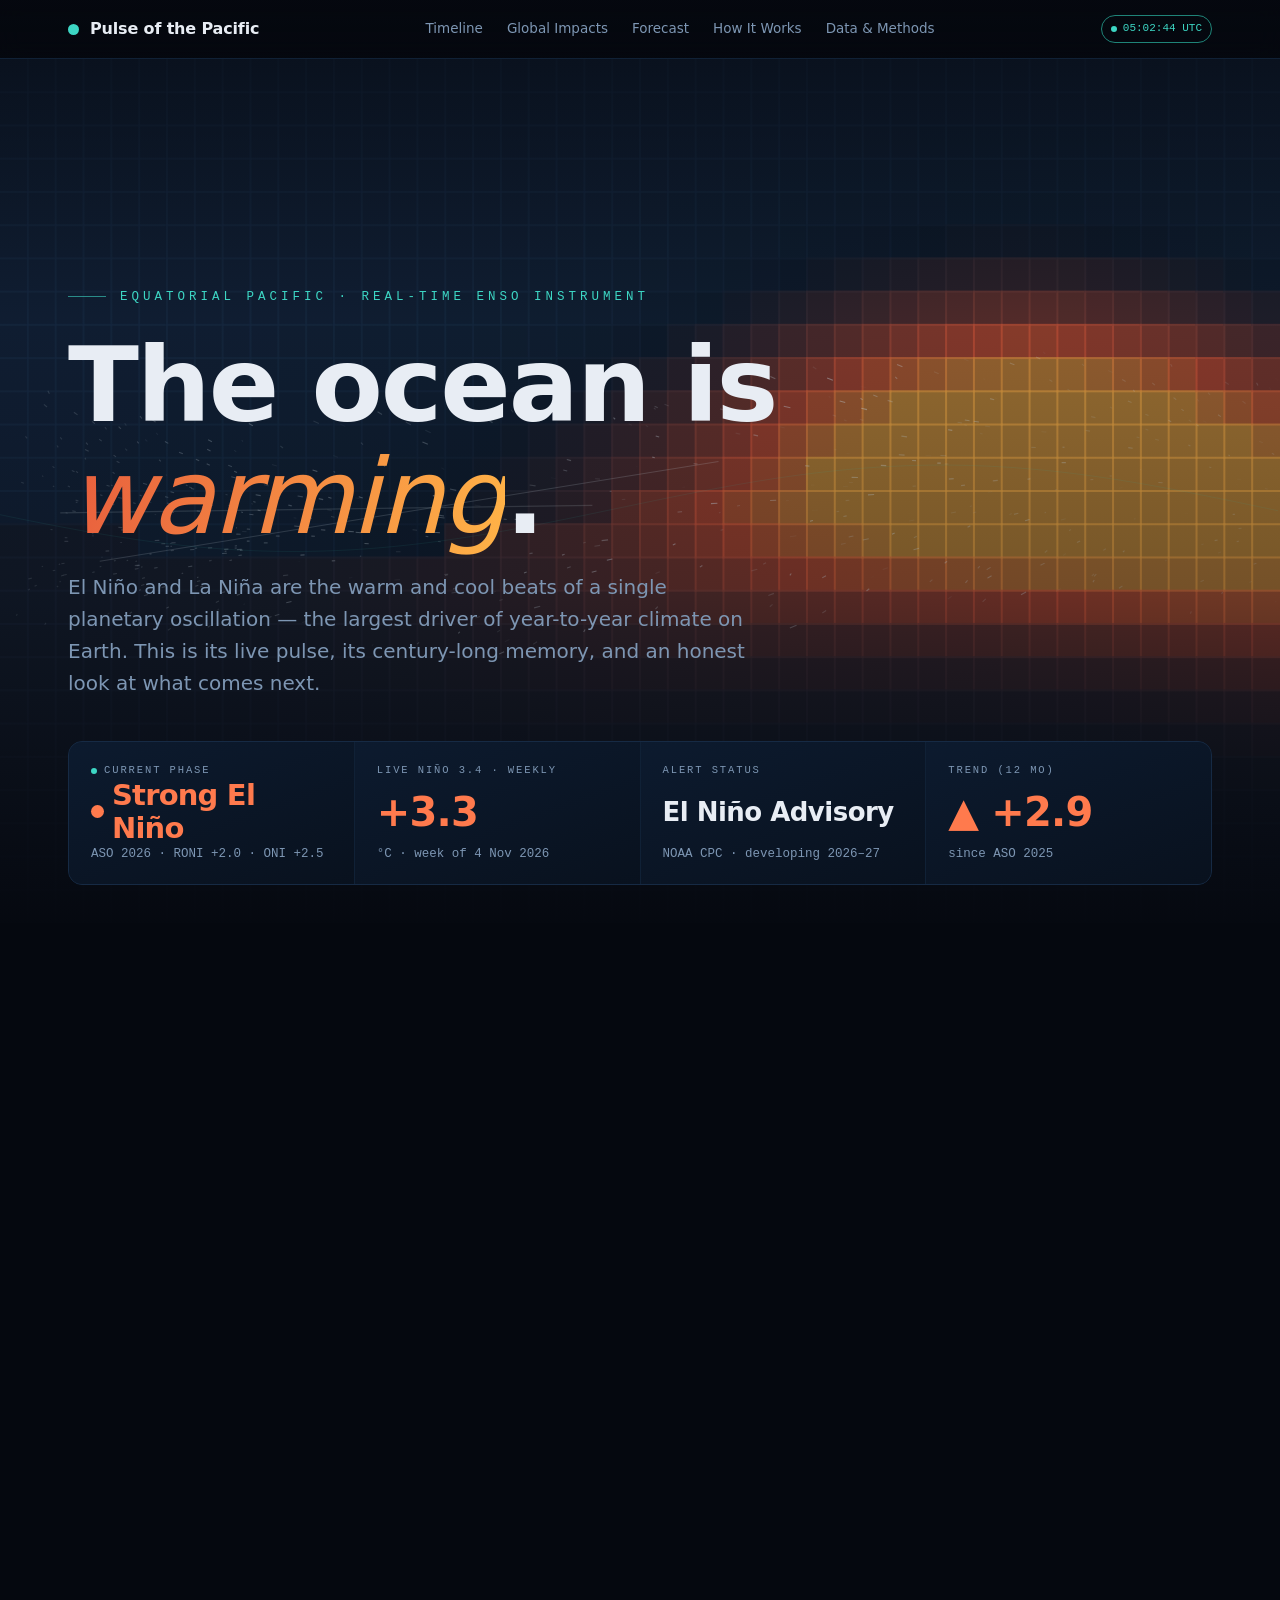
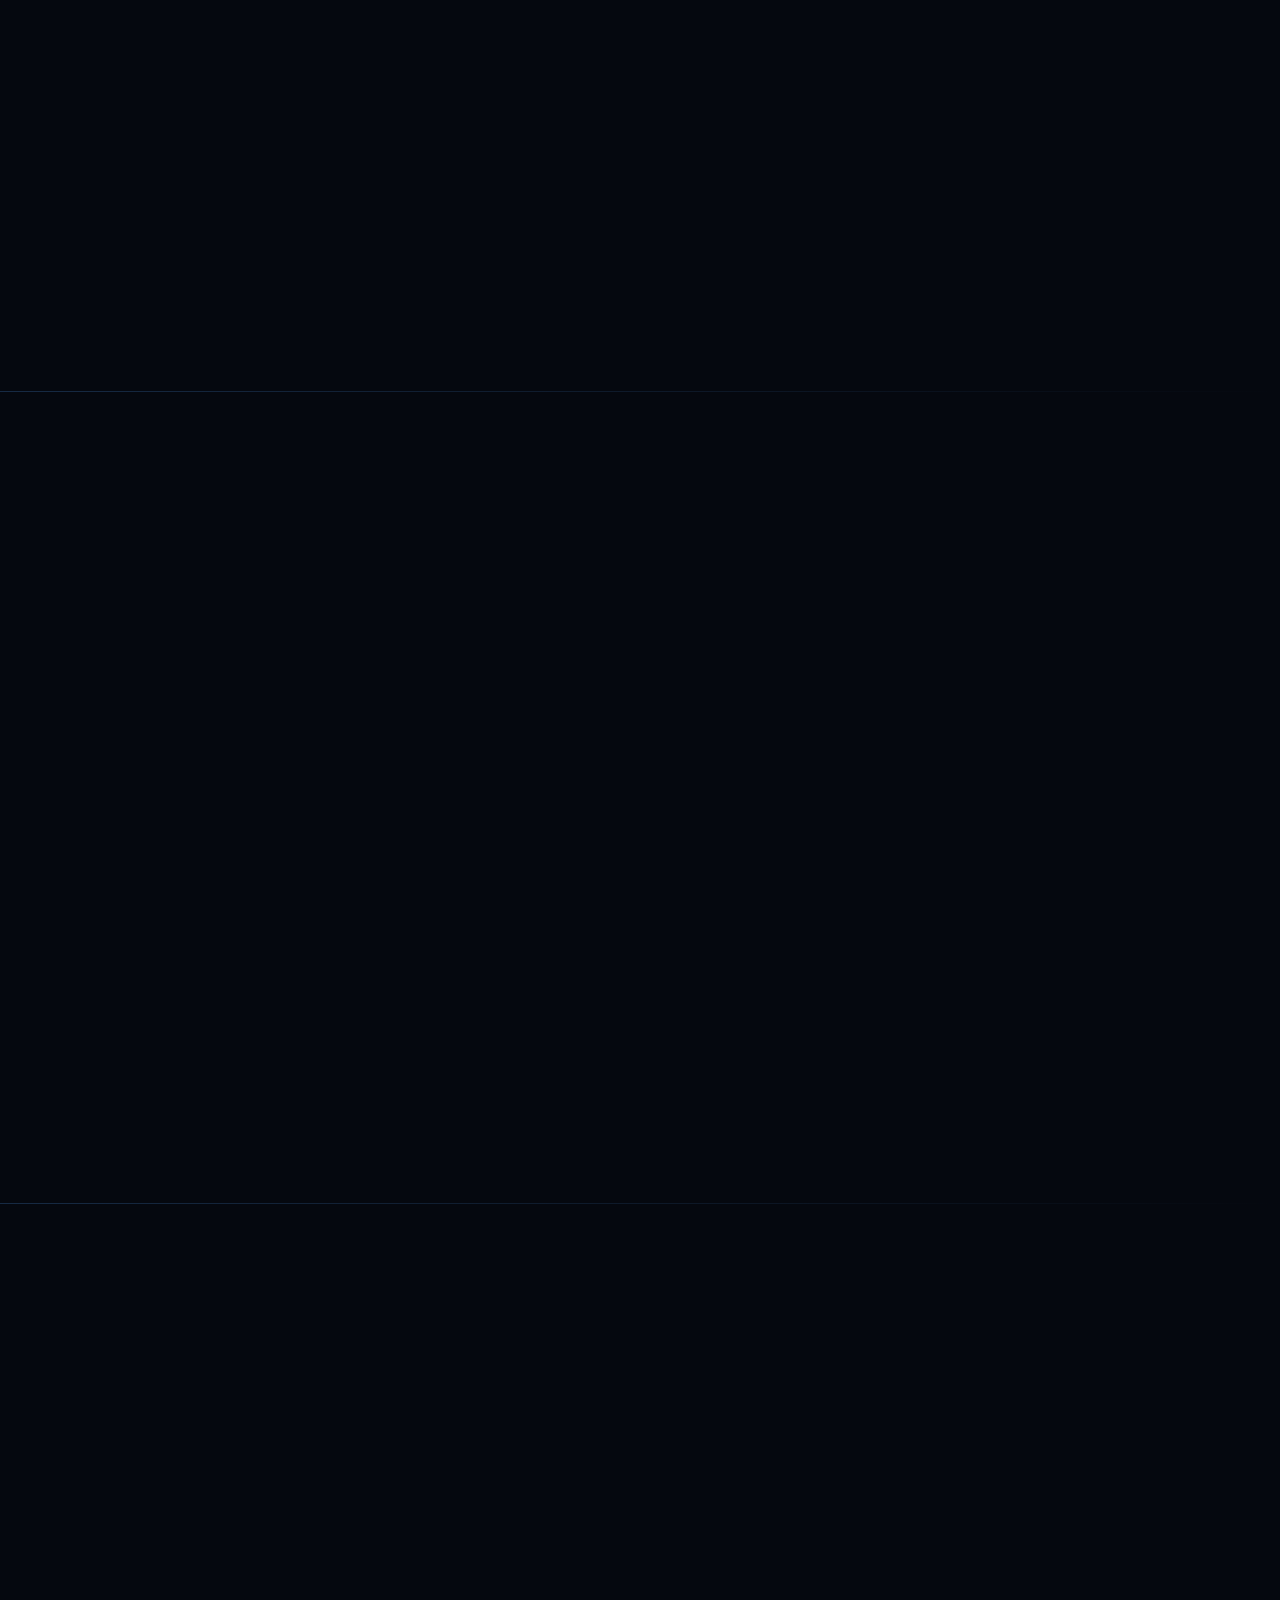
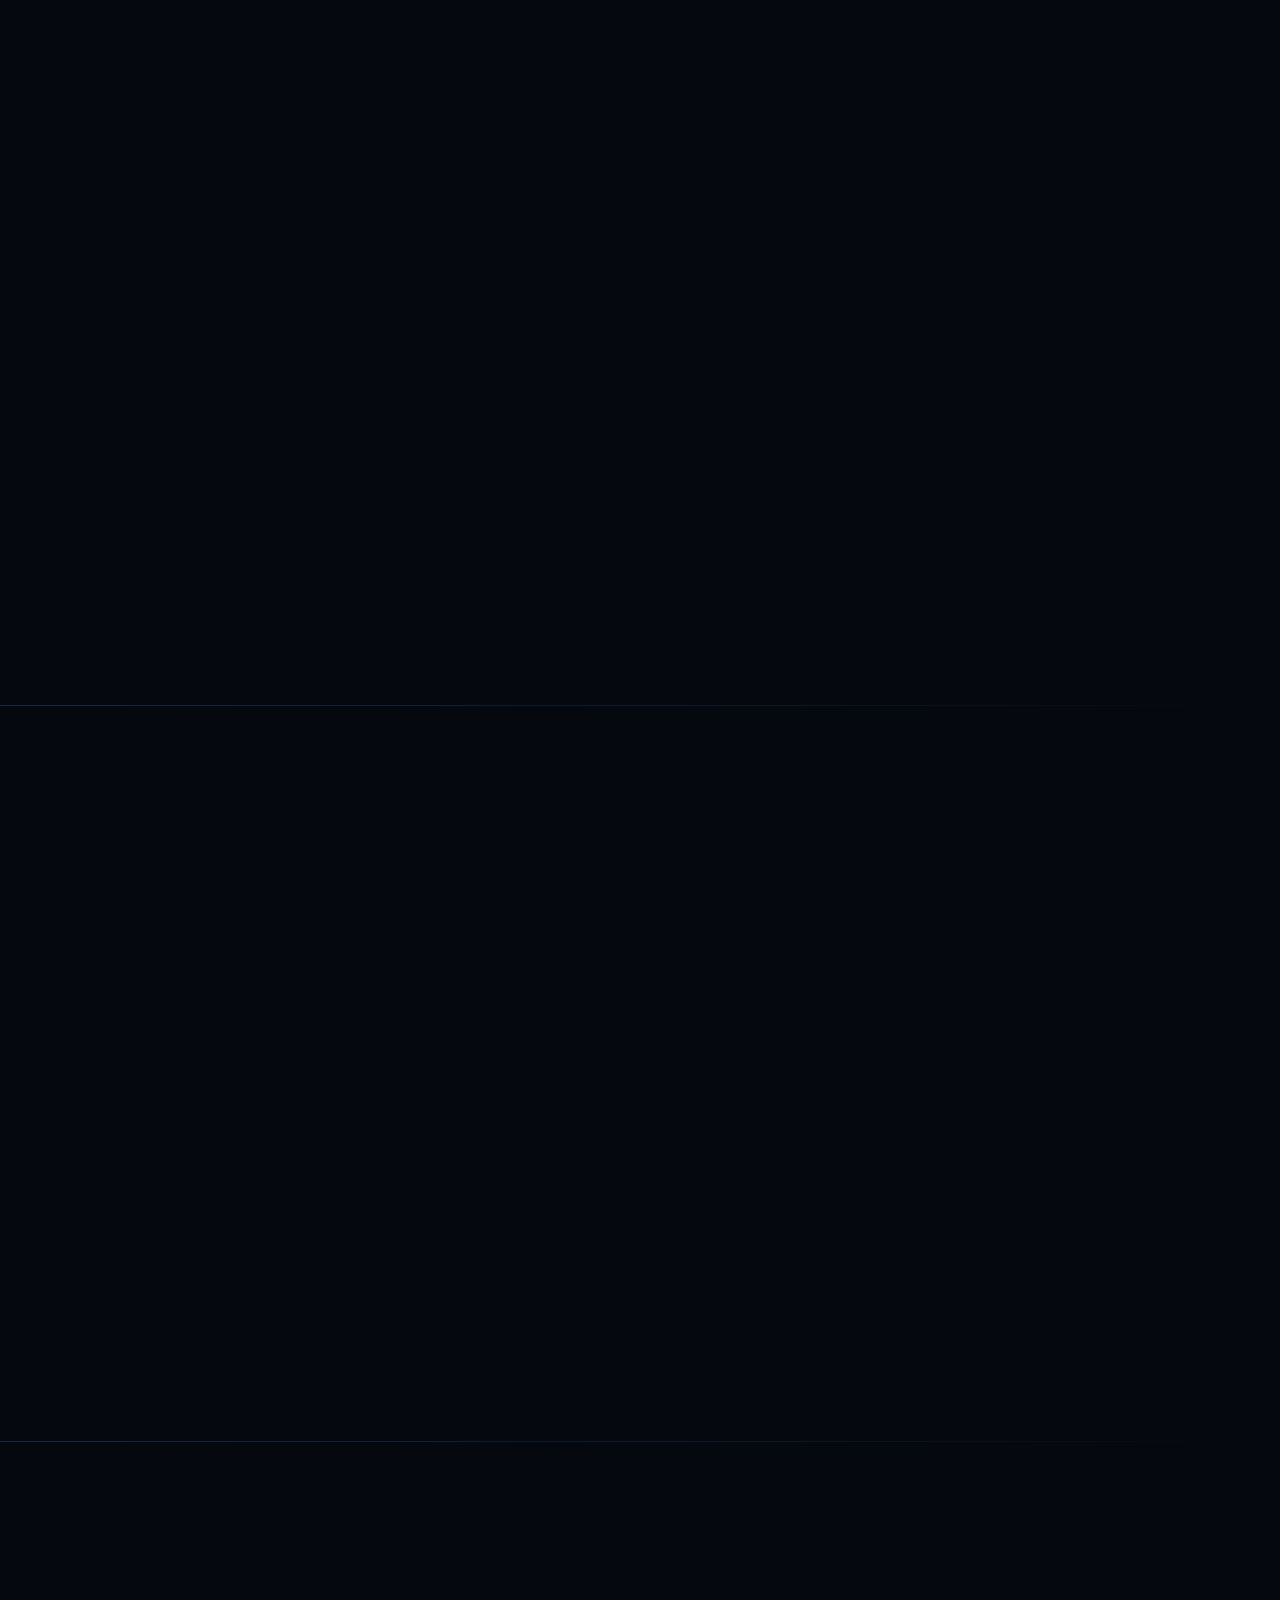
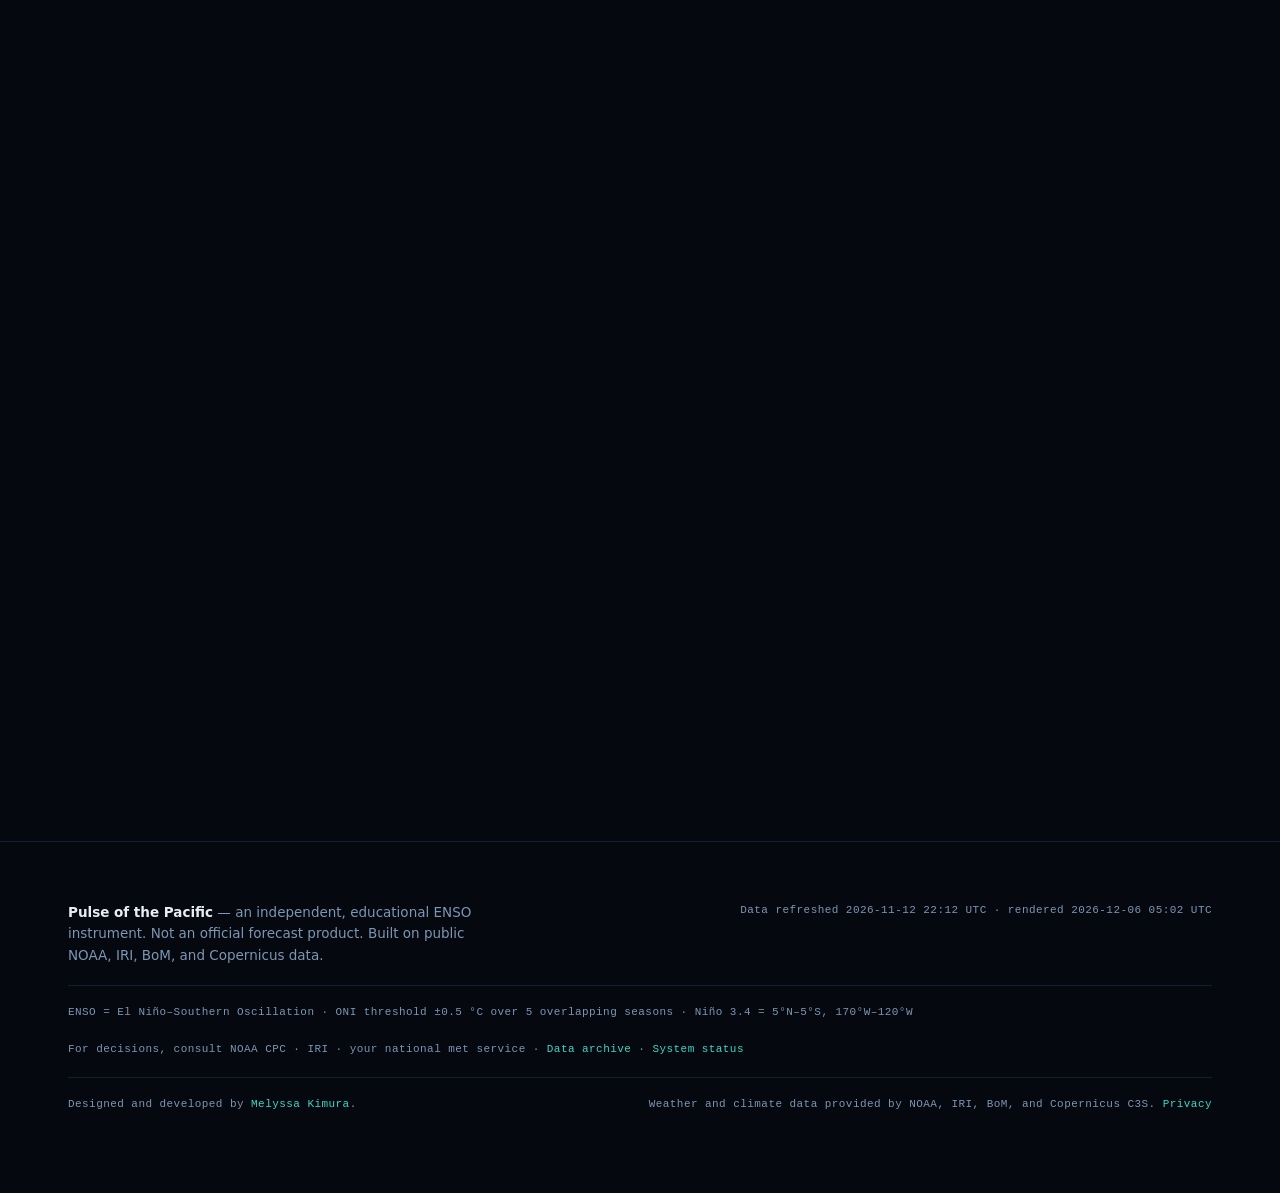
==== commit 411df4bc: "Add social preview image and date the privacy page - public/social-preview.png (1200x630), drawn fro" ====
--- a/public/index.html
+++ b/public/index.html
@@ -11,9 +11,11 @@
 <meta property="og:description" content="Live ENSO status, 75 years of ocean memory, global impacts, and an honest forecast — auto-updated from NOAA."/>
 <meta property="og:type" content="website"/>
 <meta property="og:url" content="https://elninotracker.org/"/>
-<!-- og:image intentionally omitted — no social-preview asset exists yet in public/. Add one
-     (e.g. public/social-preview.jpg, ~1200x630) and an og:image tag pointing to it before relying
-     on link-preview cards for sharing. -->
+<meta property="og:image" content="https://elninotracker.org/social-preview.png"/>
+<meta property="og:image:width" content="1200"/>
+<meta property="og:image:height" content="630"/>
+<meta property="og:image:alt" content="The Pulse of the Pacific: the Oceanic Niño Index from 1950 to today, El Niño peaks in red and orange, La Niña in blue."/>
+<meta name="twitter:card" content="summary_large_image"/>
 <link rel="icon" href="data:image/svg+xml,%3Csvg xmlns='http://www.w3.org/2000/svg' viewBox='0 0 32 32'%3E%3Ccircle cx='16' cy='16' r='13' fill='%2305080f'/%3E%3Ccircle cx='16' cy='16' r='6' fill='%233dd6c4'/%3E%3C/svg%3E"/>
 <!-- Content-Security-Policy (meta fallback). This site is live on GitHub Pages, which does not
      read the public/_headers file at all (that format only applies on Cloudflare/Netlify) — so
